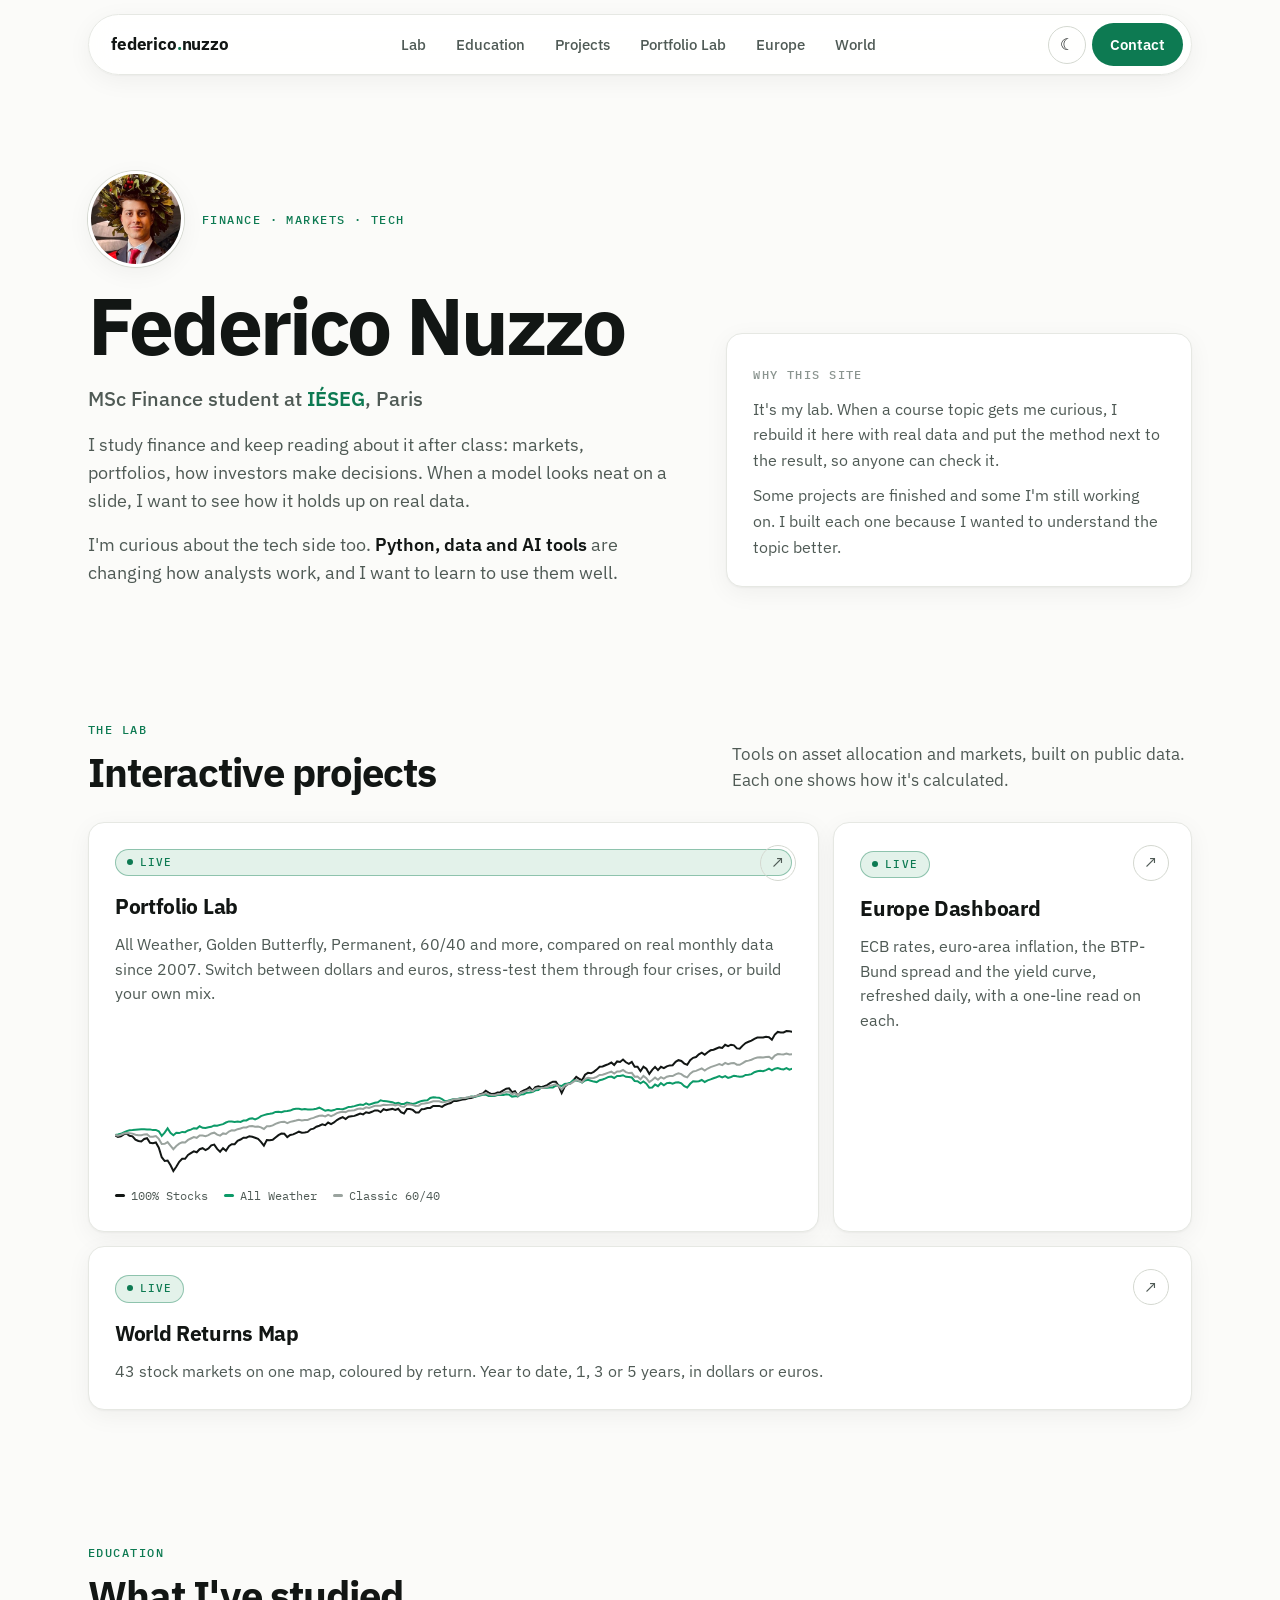
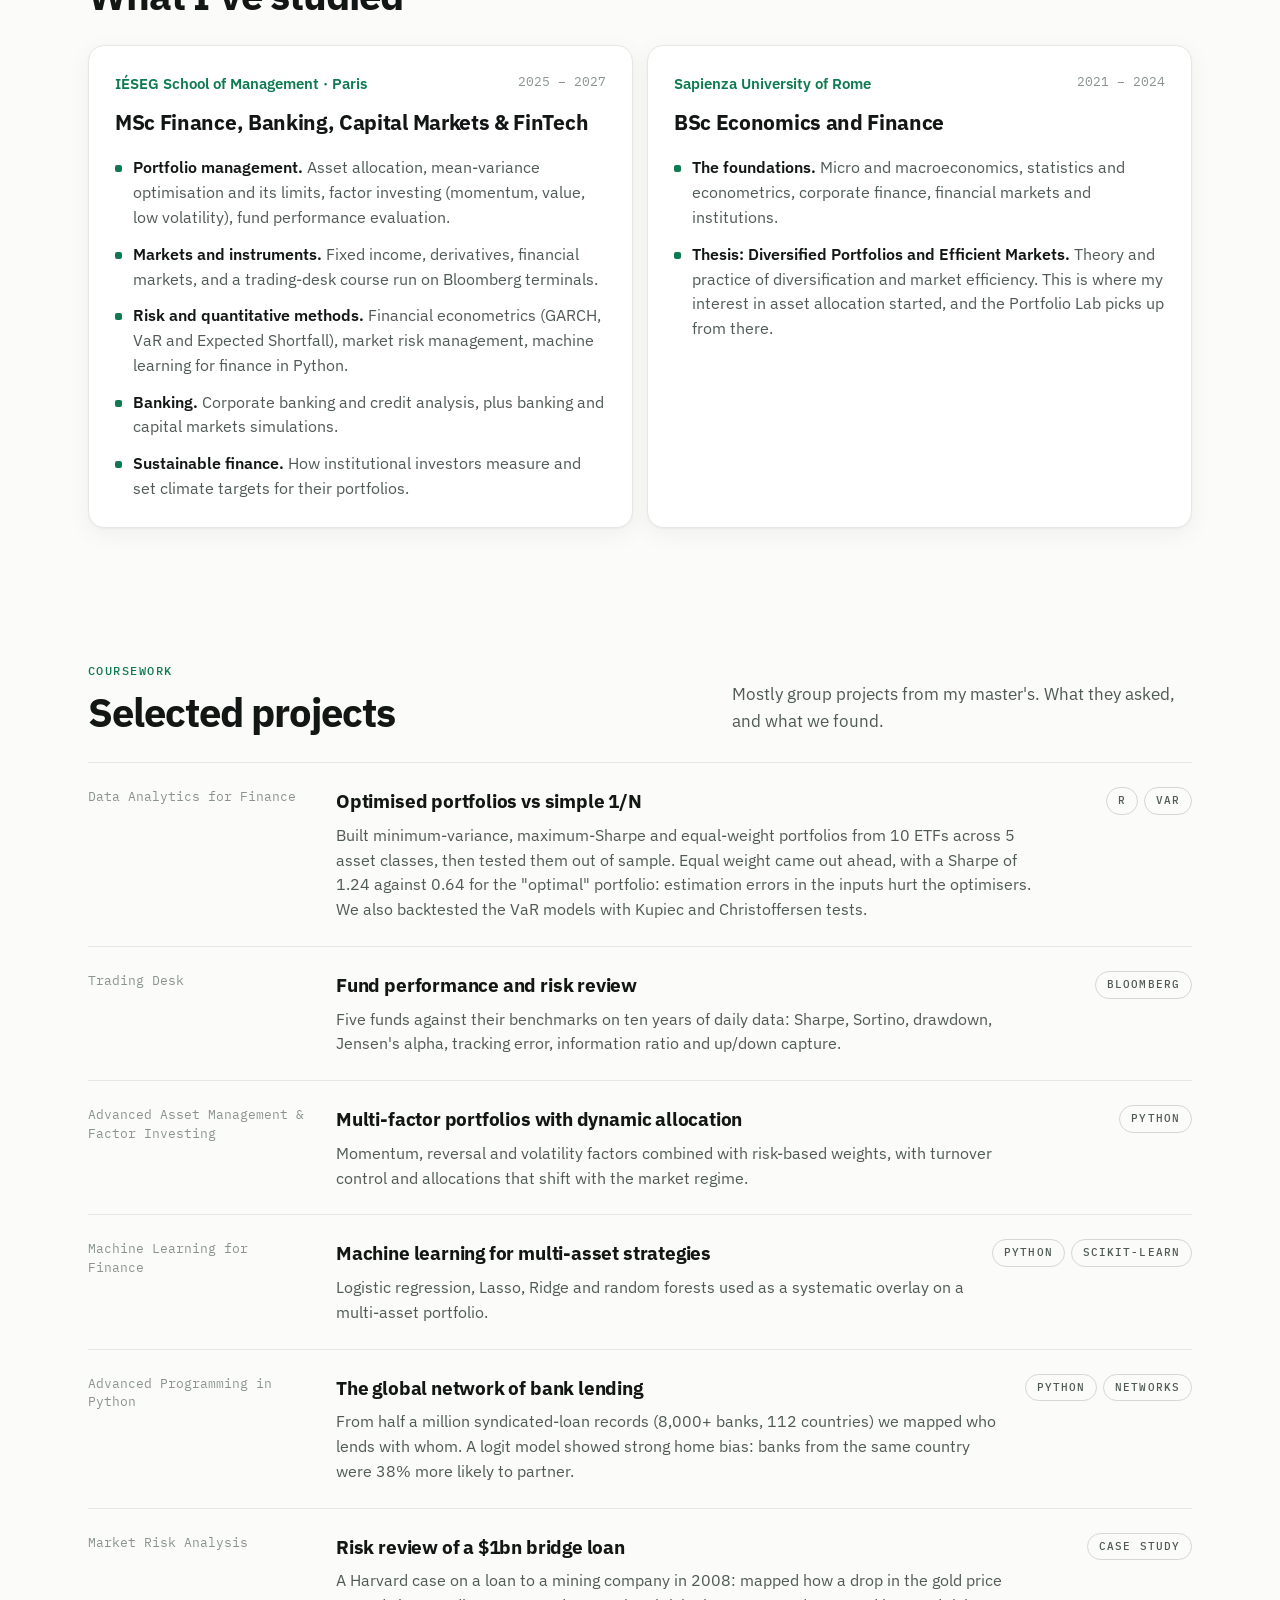
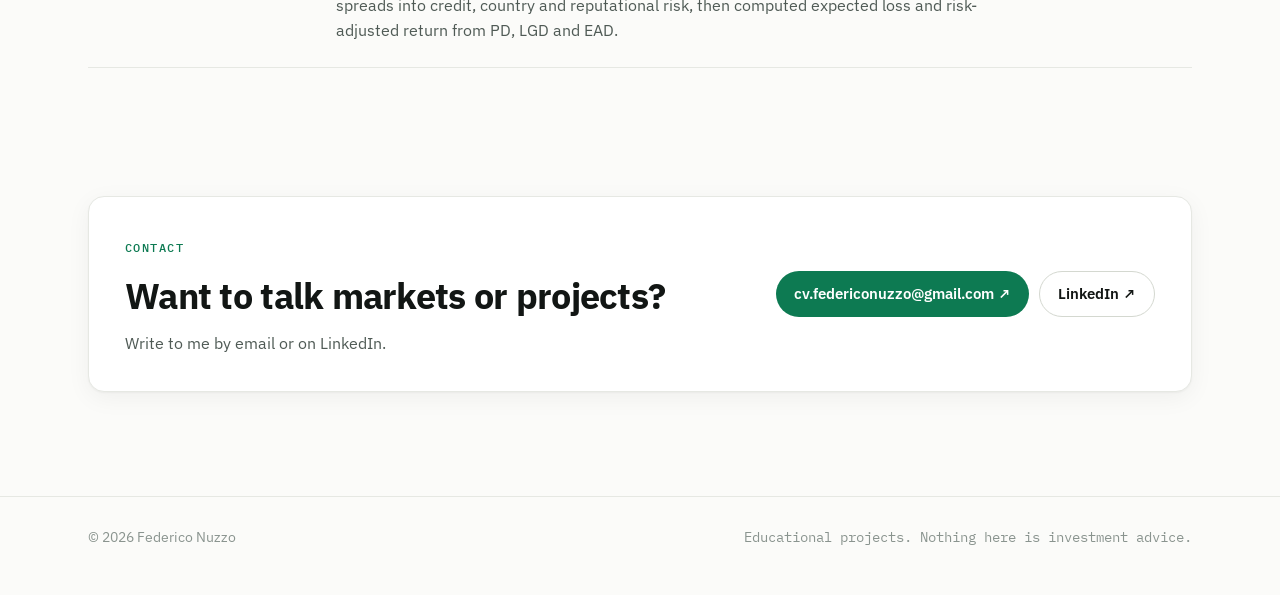
==== index.html @ 2ead8a2f "Personal site: Portfolio Lab, Europe Dashboard, World Returns Map Co-Authored-By: Claude Opus 5.5 <n" ====
<!doctype html>
<html lang="en">
<head>
<meta charset="utf-8">
<meta name="viewport" content="width=device-width,initial-scale=1">
<title>Federico Nuzzo · Finance, markets and tech</title>
<meta name="description" content="Finance student at IÉSEG. Portfolio analysis, markets, and the tools I build to test what I study.">
<script src="assets/theme.js"></script>
<link rel="preconnect" href="https://fonts.googleapis.com"><link rel="preconnect" href="https://fonts.gstatic.com" crossorigin>
<link href="https://fonts.googleapis.com/css2?family=IBM+Plex+Mono:wght@400;500;600&family=IBM+Plex+Sans:wght@400;500;600;700&display=swap" rel="stylesheet">
<link rel="stylesheet" href="assets/style.css">
</head>
<body>

<nav class="nav"><div class="nav-in">
  <a href="index.html" class="logo">federico<span>.</span>nuzzo</a>
  <div class="nav-links">
    <a href="#lab">Lab</a><a href="#education">Education</a><a href="#projects">Projects</a><a href="lab.html">Portfolio Lab</a><a href="europe.html">Europe</a><a href="world.html">World</a>
  </div>
  <div class="nav-right"><button class="theme" id="theme" aria-label="Toggle dark mode">☾</button><a class="btn" href="#contact">Contact</a></div>
</div></nav>

<header class="wrap intro">
  <div>
    <div class="me rv"><img src="assets/federico_face.jpg" alt="Federico Nuzzo"><span class="tag acc">Finance · Markets · Tech</span></div>
    <h1 class="rv" style="margin-top:18px">Federico Nuzzo</h1>
    <div class="role rv">MSc Finance student at <b>IÉSEG</b>, Paris</div>
    <p class="rv">I study finance and keep reading about it after class: markets, portfolios, how investors make decisions. When a model looks neat on a slide, I want to see how it holds up on real data.</p>
    <p class="rv">I'm curious about the tech side too. <strong>Python, data and AI tools</strong> are changing how analysts work, and I want to learn to use them well.</p>
  </div>
  <div class="why rv">
    <span class="tag">Why this site</span>
    <p>It's my lab. When a course topic gets me curious, I rebuild it here with real data and put the method next to the result, so anyone can check it.</p>
    <p>Some projects are finished and some I'm still working on. I built each one because I wanted to understand the topic better.</p>
  </div>
</header>


<section id="lab"><div class="wrap">
  <div class="sec-head rv">
    <div><span class="tag acc">The Lab</span><h2>Interactive projects</h2></div>
    <p>Tools on asset allocation and markets, built on public data. Each one shows how it's calculated.</p>
  </div>
  <div class="bento">
    <a class="card c-big rv" href="lab.html">
      <span class="pill live">Live</span>
      <div class="arrow">↗</div>
      <h3>Portfolio Lab</h3>
      <p>All Weather, Golden Butterfly, Permanent, 60/40 and more, compared on real monthly data since 2007. Switch between dollars and euros, stress-test them through four crises, or build your own mix.</p>
      <div class="spark"><svg id="spark" viewBox="0 0 600 150" preserveAspectRatio="none"></svg>
        <div class="mini-legend" id="spark-legend"></div></div>
    </a>
    <a class="card c-side rv" href="europe.html">
      <span class="pill live">Live</span>
      <div class="arrow">↗</div>
      <h3>Europe Dashboard</h3>
      <p>ECB rates, euro-area inflation, the BTP-Bund spread and the yield curve, refreshed daily, with a one-line read on each.</p>
    </a>
    <a class="card c-wide rv" href="world.html">
      <span class="pill live">Live</span>
      <div class="arrow">↗</div>
      <h3>World Returns Map</h3>
      <p>43 stock markets on one map, coloured by return. Year to date, 1, 3 or 5 years, in dollars or euros.</p>
    </a>
  </div>
</div></section>

<section id="education"><div class="wrap">
  <div class="sec-head rv">
    <div><span class="tag acc">Education</span><h2>What I've studied</h2></div>
  </div>
  <div class="edu">
    <div class="card rv">
      <div style="display:flex;justify-content:space-between;gap:12px;flex-wrap:wrap"><span class="org">IÉSEG School of Management · Paris</span><span class="when">2025 – 2027</span></div>
      <h3>MSc Finance, Banking, Capital Markets &amp; FinTech</h3>
      <ul>
        <li><b>Portfolio management.</b> Asset allocation, mean-variance optimisation and its limits, factor investing (momentum, value, low volatility), fund performance evaluation.</li>
        <li><b>Markets and instruments.</b> Fixed income, derivatives, financial markets, and a trading-desk course run on Bloomberg terminals.</li>
        <li><b>Risk and quantitative methods.</b> Financial econometrics (GARCH, VaR and Expected Shortfall), market risk management, machine learning for finance in Python.</li>
        <li><b>Banking.</b> Corporate banking and credit analysis, plus banking and capital markets simulations.</li>
        <li><b>Sustainable finance.</b> How institutional investors measure and set climate targets for their portfolios.</li>
      </ul>
    </div>
    <div class="card rv">
      <div style="display:flex;justify-content:space-between;gap:12px;flex-wrap:wrap"><span class="org">Sapienza University of Rome</span><span class="when">2021 – 2024</span></div>
      <h3>BSc Economics and Finance</h3>
      <ul>
        <li><b>The foundations.</b> Micro and macroeconomics, statistics and econometrics, corporate finance, financial markets and institutions.</li>
        <li><b>Thesis: Diversified Portfolios and Efficient Markets.</b> Theory and practice of diversification and market efficiency. This is where my interest in asset allocation started, and the Portfolio Lab picks up from there.</li>
      </ul>
    </div>
  </div>
</div></section>

<section id="projects"><div class="wrap">
  <div class="sec-head rv">
    <div><span class="tag acc">Coursework</span><h2>Selected projects</h2></div>
    <p>Mostly group projects from my master's. What they asked, and what we found.</p>
  </div>
  <div class="proj">
    <div class="proj-row rv"><div class="course">Data Analytics for Finance</div><div>
      <h4>Optimised portfolios vs simple 1/N</h4>
      <p>Built minimum-variance, maximum-Sharpe and equal-weight portfolios from 10 ETFs across 5 asset classes, then tested them out of sample. Equal weight came out ahead, with a Sharpe of 1.24 against 0.64 for the "optimal" portfolio: estimation errors in the inputs hurt the optimisers. We also backtested the VaR models with Kupiec and Christoffersen tests.</p></div>
      <div class="tools"><span class="pill">R</span><span class="pill">VaR</span></div></div>
    <div class="proj-row rv"><div class="course">Trading Desk</div><div>
      <h4>Fund performance and risk review</h4>
      <p>Five funds against their benchmarks on ten years of daily data: Sharpe, Sortino, drawdown, Jensen's alpha, tracking error, information ratio and up/down capture.</p></div>
      <div class="tools"><span class="pill">Bloomberg</span></div></div>
    <div class="proj-row rv"><div class="course">Advanced Asset Management &amp; Factor Investing</div><div>
      <h4>Multi-factor portfolios with dynamic allocation</h4>
      <p>Momentum, reversal and volatility factors combined with risk-based weights, with turnover control and allocations that shift with the market regime.</p></div>
      <div class="tools"><span class="pill">Python</span></div></div>
    <div class="proj-row rv"><div class="course">Machine Learning for Finance</div><div>
      <h4>Machine learning for multi-asset strategies</h4>
      <p>Logistic regression, Lasso, Ridge and random forests used as a systematic overlay on a multi-asset portfolio.</p></div>
      <div class="tools"><span class="pill">Python</span><span class="pill">scikit-learn</span></div></div>
    <div class="proj-row rv"><div class="course">Advanced Programming in Python</div><div>
      <h4>The global network of bank lending</h4>
      <p>From half a million syndicated-loan records (8,000+ banks, 112 countries) we mapped who lends with whom. A logit model showed strong home bias: banks from the same country were 38% more likely to partner.</p></div>
      <div class="tools"><span class="pill">Python</span><span class="pill">Networks</span></div></div>
    <div class="proj-row rv"><div class="course">Market Risk Analysis</div><div>
      <h4>Risk review of a $1bn bridge loan</h4>
      <p>A Harvard case on a loan to a mining company in 2008: mapped how a drop in the gold price spreads into credit, country and reputational risk, then computed expected loss and risk-adjusted return from PD, LGD and EAD.</p></div>
      <div class="tools"><span class="pill">Case study</span></div></div>
  </div>
</div></section>

<section id="contact"><div class="wrap">
  <div class="card contact rv" style="padding:36px">
    <div><span class="tag acc">Contact</span><h2 style="margin-top:8px">Want to talk markets or projects?</h2>
      <p>Write to me by email or on LinkedIn.</p></div>
    <div style="display:flex;gap:10px;flex-wrap:wrap"><a class="btn" href="mailto:cv.federiconuzzo@gmail.com">cv.federiconuzzo@gmail.com ↗</a><a class="btn ghost" id="linkedin" href="https://www.linkedin.com/in/f-nuzzo/" target="_blank" rel="noopener">LinkedIn ↗</a></div>
  </div>
</div></section>

<footer><div class="wrap">
  <span>© 2026 Federico Nuzzo</span>
  <span class="mono">Educational projects. Nothing here is investment advice.</span>
</div></footer>

<script src="assets/engine.js"></script>
<script>
const io=new IntersectionObserver(es=>es.forEach(e=>{if(e.isIntersecting){e.target.classList.add('in');io.unobserve(e.target)}}),{threshold:.12});
document.querySelectorAll('.rv').forEach(el=>io.observe(el));

fetch('data/portfolio_returns.json').then(r=>r.json()).then(D=>{
  const P=k=>Engine.PORTFOLIOS.find(p=>p.id===k), pf=k=>Engine.run(D,P(k).w,'usd');
  const series=['stocks','allweather','6040'].map(k=>({c:P(k).color,v:pf(k).value,name:P(k).name}));
  const all=series.flatMap(x=>x.v).map(Math.log), lo=Math.min(...all), hi=Math.max(...all), n=series[0].v.length;
  document.getElementById('spark').innerHTML=series.map(s=>`<path d="${s.v.map((v,i)=>(i?'L':'M')+(i/(n-1)*600).toFixed(1)+','+(145-(Math.log(v)-lo)/(hi-lo)*140).toFixed(1)).join('')}" fill="none" style="stroke:${s.c}" stroke-width="2" vector-effect="non-scaling-stroke"/>`).join('');
  document.getElementById('spark-legend').innerHTML=series.map(s=>`<span><i style="background:${s.c}"></i>${s.name}</span>`).join('');
});
</script>
</body>
</html>
---- assets/style.css ----
/* Federico Nuzzo — personal site. Light by default, dark on toggle, one green accent. */
:root{
  --bg:#fbfbf9; --bg2:#f3f4f1; --card:#ffffff; --line:#e6e8e3; --line2:#d4d8d0;
  --text:#121614; --muted:#4f5a55; --dim:#8a948f;
  --accent:#0d7a52; --accent-soft:#e3f2ea; --on-accent:#ffffff;
  --pos:#0d7a52; --neg:#c8403a;
  --pos-rgb:13,122,82; --neg-rgb:200,64,58;
  /* portfolio colours */
  --p-stocks:#121614; --p-6040:#9aa39e; --p-threefund:#3b6fd8; --p-allweather:#0d9a68;
  --p-permanent:#c98a12; --p-butterfly:#8b4fd6; --p-mix:#d9483f;
  --shadow:0 1px 2px rgba(16,24,20,.04),0 6px 24px rgba(16,24,20,.05);
  --radius:16px;
  --sans:"IBM Plex Sans",system-ui,-apple-system,sans-serif;
  --mono:"IBM Plex Mono",ui-monospace,Menlo,monospace;
}
[data-theme=dark]{
  --bg:#0b0d0c; --bg2:#111412; --card:#141816; --line:#222824; --line2:#2f3632;
  --text:#eef1ee; --muted:#a3ada7; --dim:#6b756f;
  --accent:#3fcf8e; --accent-soft:rgba(63,207,142,.12); --on-accent:#06130c;
  --pos:#3fcf8e; --neg:#f07167; --pos-rgb:63,207,142; --neg-rgb:240,113,103;
  --p-stocks:#eef1ee; --p-6040:#6b756f; --p-threefund:#7aa2ff; --p-allweather:#3fcf8e;
  --p-permanent:#e6b450; --p-butterfly:#c58af9; --p-mix:#f07167;
  --shadow:none;
}
*{box-sizing:border-box;margin:0;padding:0}
html{scroll-behavior:smooth}
body{background:var(--bg);color:var(--text);font-family:var(--sans);font-size:16.5px;line-height:1.6;-webkit-font-smoothing:antialiased;transition:background .3s,color .3s}
a{color:inherit;text-decoration:none}
.num,.mono{font-family:var(--mono);font-variant-numeric:tabular-nums}
.wrap{max-width:1160px;margin:0 auto;padding-left:28px;padding-right:28px}

/* nav */
.nav{position:sticky;top:14px;z-index:50;margin:14px auto 0;max-width:1160px;padding:0 28px}
.nav-in{display:flex;align-items:center;justify-content:space-between;gap:16px;
  background:color-mix(in srgb,var(--card) 85%,transparent);backdrop-filter:blur(14px);-webkit-backdrop-filter:blur(14px);
  border:1px solid var(--line);border-radius:999px;padding:8px 8px 8px 22px;box-shadow:var(--shadow)}
.logo{font-weight:700;letter-spacing:-.01em}
.logo span{color:var(--accent)}
.nav-links{display:flex;gap:2px}
.nav-links a{font-size:14.5px;font-weight:500;color:var(--muted);padding:8px 14px;border-radius:999px;transition:.2s}
.nav-links a:hover,.nav-links a.on{color:var(--text);background:var(--bg2)}
.nav-right{display:flex;gap:6px;align-items:center}
.theme{width:38px;height:38px;border-radius:50%;border:1px solid var(--line2);background:none;color:var(--text);cursor:pointer;font-size:16px;display:grid;place-items:center}
.theme:hover{background:var(--bg2)}
.btn{display:inline-flex;align-items:center;gap:8px;font-size:14.5px;font-weight:600;
  background:var(--accent);color:var(--on-accent);padding:10px 18px;border-radius:999px;transition:.2s}
.btn:hover{filter:brightness(1.08)}
.btn.ghost{background:transparent;color:var(--text);border:1px solid var(--line2)}
.btn.ghost:hover{background:var(--bg2)}

/* labels */
.tag{font-family:var(--mono);font-size:12px;font-weight:500;letter-spacing:.12em;text-transform:uppercase;color:var(--dim)}
.tag.acc{color:var(--accent)}
.pill{display:inline-block;font-family:var(--mono);font-size:11px;font-weight:500;letter-spacing:.1em;text-transform:uppercase;
  color:var(--muted);border:1px solid var(--line2);border-radius:999px;padding:4px 11px}
.pill.live{color:var(--accent);border-color:color-mix(in srgb,var(--accent) 40%,transparent);background:var(--accent-soft)}
.pill.live::before{content:"";display:inline-block;width:6px;height:6px;border-radius:50%;background:var(--accent);margin-right:7px;vertical-align:1px;animation:pulse 2s infinite}
@keyframes pulse{50%{opacity:.3}}

/* intro */
.intro{padding-top:96px;padding-bottom:64px;display:grid;grid-template-columns:1.25fr 1fr;gap:56px;align-items:end}
.intro h1{font-size:clamp(44px,6.5vw,80px);line-height:1;letter-spacing:-.035em;font-weight:700}
.intro .role{font-size:20px;font-weight:500;margin-top:18px;color:var(--muted)}
.intro .role b{color:var(--accent);font-weight:600}
.intro p{font-size:17.5px;color:var(--muted);margin-top:16px}
.intro p strong{color:var(--text);font-weight:600}
.why{background:var(--card);border:1px solid var(--line);border-radius:var(--radius);padding:26px;box-shadow:var(--shadow)}
.why p{margin-top:10px;font-size:16px}
.ticker{display:grid;grid-template-columns:repeat(4,1fr);gap:20px;padding:22px 0;border-top:1px solid var(--line);border-bottom:1px solid var(--line)}
.ticker div{display:flex;flex-direction:column;gap:4px}
.ticker b{font-family:var(--mono);font-size:22px;font-weight:600;font-variant-numeric:tabular-nums}

/* sections */
section{padding:64px 0}
.sec-head{display:flex;justify-content:space-between;align-items:end;gap:20px;margin-bottom:28px;flex-wrap:wrap}
.sec-head h2{font-size:clamp(28px,3.4vw,40px);letter-spacing:-.025em;font-weight:700;line-height:1.1;margin-top:8px}
.sec-head p{color:var(--muted);max-width:460px}

/* bento */
.bento{display:grid;grid-template-columns:repeat(6,1fr);gap:14px}
.card{background:var(--card);border:1px solid var(--line);border-radius:var(--radius);padding:26px;position:relative;overflow:hidden;box-shadow:var(--shadow);transition:border-color .25s,transform .25s}
a.card:hover{border-color:var(--accent);transform:translateY(-2px)}
.card h3{font-size:21px;letter-spacing:-.015em;font-weight:700;margin:14px 0 8px}
.card p{color:var(--muted);font-size:15.5px}
.card .arrow{position:absolute;top:22px;right:22px;width:36px;height:36px;border-radius:50%;border:1px solid var(--line2);display:grid;place-items:center;color:var(--muted);transition:.25s}
a.card:hover .arrow{color:var(--on-accent);background:var(--accent);border-color:var(--accent)}
.c-big{grid-column:span 4;min-height:360px;display:flex;flex-direction:column}
.c-side{grid-column:span 2}
.c-half{grid-column:span 3}
.c-third{grid-column:span 2}
.spark{margin-top:auto;padding-top:20px}
.spark svg{width:100%;height:150px;display:block}
.mini-legend{display:flex;gap:16px;flex-wrap:wrap;margin-top:10px}
.mini-legend span{font-family:var(--mono);font-size:12px;color:var(--muted)}
.mini-legend i{display:inline-block;width:10px;height:3px;margin-right:6px;vertical-align:3px;border-radius:2px}

/* education */
.edu{display:grid;grid-template-columns:1fr 1fr;gap:14px}
.edu .card h3{margin-top:10px}
.edu .org{color:var(--accent);font-weight:600;font-size:15px}
.edu .when{font-family:var(--mono);font-size:13px;color:var(--dim)}
.edu ul{list-style:none;margin-top:16px;display:flex;flex-direction:column;gap:12px}
.edu li{font-size:15.5px;color:var(--muted);padding-left:18px;position:relative}
.edu li::before{content:"";position:absolute;left:0;top:10px;width:7px;height:7px;border-radius:2px;background:var(--accent)}
.edu li b{color:var(--text);font-weight:600}

/* projects list */
.proj{border-top:1px solid var(--line)}
.proj-row{display:grid;grid-template-columns:220px 1fr auto;gap:28px;padding:24px 0;border-bottom:1px solid var(--line);align-items:start}
.proj-row .course{font-family:var(--mono);font-size:12.5px;color:var(--dim);line-height:1.5}
.proj-row h4{font-size:18.5px;font-weight:700;letter-spacing:-.01em}
.proj-row p{color:var(--muted);font-size:15.5px;margin-top:6px;max-width:700px}
.proj-row .tools{display:flex;gap:6px;flex-wrap:wrap;justify-content:flex-end;max-width:200px}

.contact{display:flex;justify-content:space-between;align-items:center;gap:24px;flex-wrap:wrap}
.contact h2{font-size:clamp(26px,3vw,36px);letter-spacing:-.02em;font-weight:700}
.contact p{color:var(--muted);margin-top:6px}

footer{border-top:1px solid var(--line);margin-top:40px;padding:30px 0 46px;color:var(--dim);font-size:13.5px}
footer .wrap{display:flex;justify-content:space-between;gap:20px;flex-wrap:wrap}

/* reveal */
.rv{opacity:0;transform:translateY(14px);transition:opacity .7s ease,transform .7s ease}
.rv.in{opacity:1;transform:none}
@media (prefers-reduced-motion:reduce){.rv{opacity:1;transform:none;transition:none}*{animation:none!important}}

@media (max-width:900px){
  .intro{grid-template-columns:1fr;gap:28px;padding-top:64px}
  .c-big,.c-side,.c-half,.c-third{grid-column:span 6}
  .edu{grid-template-columns:1fr}
  .ticker{grid-template-columns:1fr 1fr}
  .nav-links{display:none}
  .proj-row{grid-template-columns:1fr;gap:6px}.proj-row .tools{justify-content:flex-start;max-width:none}
}

/* ---- shared data-page components ---- */
.page-hero{padding-top:80px;padding-bottom:30px}
.page-hero h1{font-size:clamp(36px,5vw,60px);letter-spacing:-.035em;line-height:1.03;font-weight:700;margin-top:14px}
.page-hero p{color:var(--muted);max-width:700px;margin-top:16px;font-size:17px}
.panel{background:var(--card);box-shadow:var(--shadow);border:1px solid var(--line);border-radius:var(--radius);padding:22px}
.panel h3{font-size:18px;font-weight:700;letter-spacing:-.01em}
.panel .sub{color:var(--muted);font-size:14px;margin-top:2px}
.chart{position:relative;margin-top:16px}
.chart svg{width:100%;display:block;overflow:visible}
.chart text{font-family:var(--mono);font-size:10.5px;fill:var(--dim)}
.tip{position:absolute;pointer-events:none;background:var(--card);box-shadow:var(--shadow);border:1px solid var(--line2);border-radius:10px;padding:10px 12px;font:12px var(--mono);min-width:180px;opacity:0;transition:opacity .15s;z-index:5}
.tip div{display:flex;justify-content:space-between;gap:14px}.tip b{font-weight:600}
.legend{display:flex;gap:16px;flex-wrap:wrap;margin-top:12px}
.legend span{font-family:var(--mono);font-size:12px;color:var(--muted)}
.legend i{display:inline-block;width:12px;height:3px;border-radius:2px;margin-right:6px;vertical-align:3px}
.dtable{width:100%;border-collapse:collapse;font-size:14.5px}
.dtable th{font:500 11px var(--mono);letter-spacing:.1em;text-transform:uppercase;color:var(--dim);text-align:right;padding:10px;border-bottom:1px solid var(--line2)}
.dtable td{padding:12px 10px;border-bottom:1px solid var(--line);text-align:right;font-family:var(--mono);font-variant-numeric:tabular-nums}
.dtable th:first-child,.dtable td:first-child{text-align:left;font-family:var(--sans);font-weight:600}
.kpis{display:grid;grid-template-columns:repeat(3,1fr);gap:14px}
.kpi{background:var(--card);border:1px solid var(--line);border-radius:var(--radius);padding:20px;box-shadow:var(--shadow);display:flex;flex-direction:column;gap:6px}
.kpi .val{font-family:var(--mono);font-size:30px;font-weight:600;letter-spacing:-.02em;font-variant-numeric:tabular-nums;line-height:1.1}
.kpi .chg{font-family:var(--mono);font-size:12.5px}
.kpi .read{color:var(--muted);font-size:14.5px;margin-top:4px}
.kpi .spk{margin-top:auto;padding-top:10px}
.g2{display:grid;grid-template-columns:1fr 1fr;gap:14px}
.seg{display:inline-flex;border:1px solid var(--line2);border-radius:999px;padding:3px}
.seg button{background:none;border:0;color:var(--muted);font:500 13px var(--mono);padding:6px 13px;border-radius:999px;cursor:pointer}
.seg button.on{background:var(--text);color:var(--bg)}
@media(max-width:900px){.kpis,.g2{grid-template-columns:1fr}}

.me{display:flex;align-items:center;gap:18px}
.me img{width:96px;height:96px;border-radius:50%;object-fit:cover;object-position:center;border:3px solid var(--card);box-shadow:0 0 0 1px var(--line2),var(--shadow)}
.c-wide{grid-column:span 6}
@media (max-width:900px){.c-wide{grid-column:span 6}}
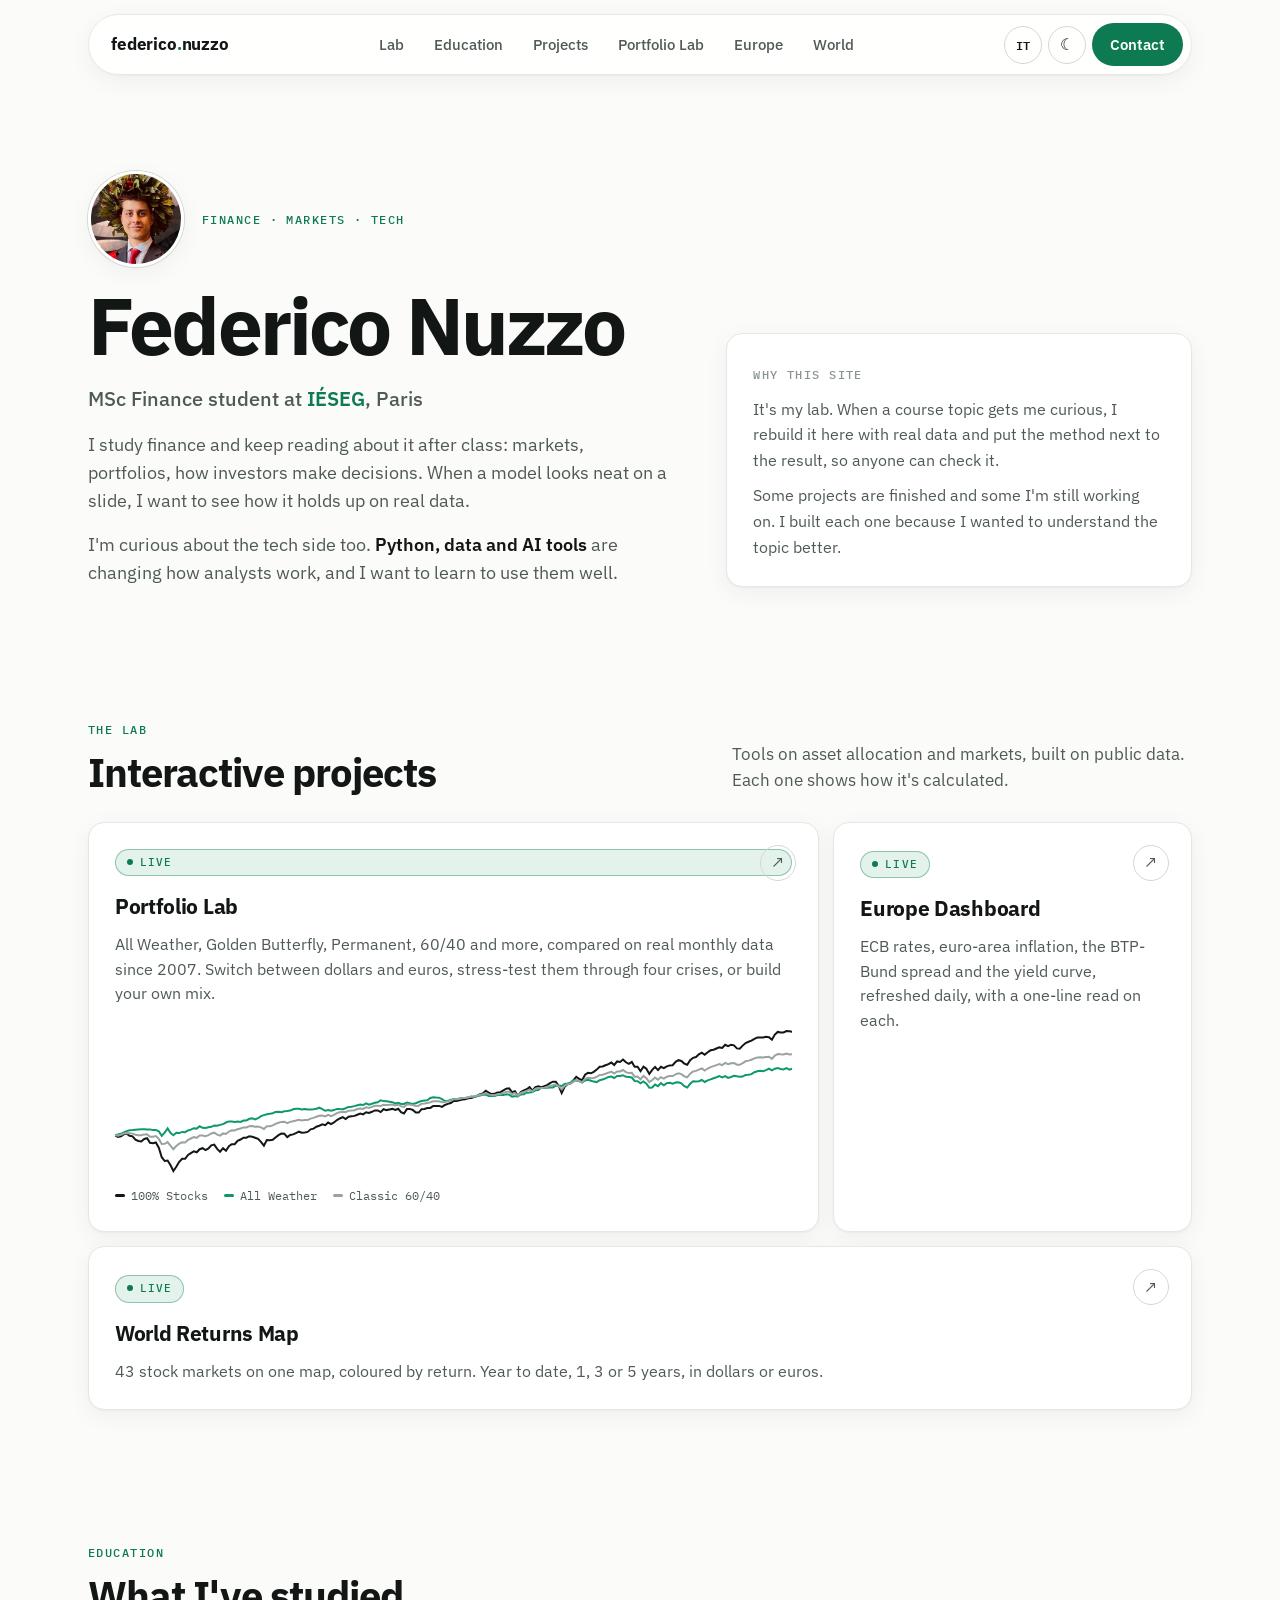
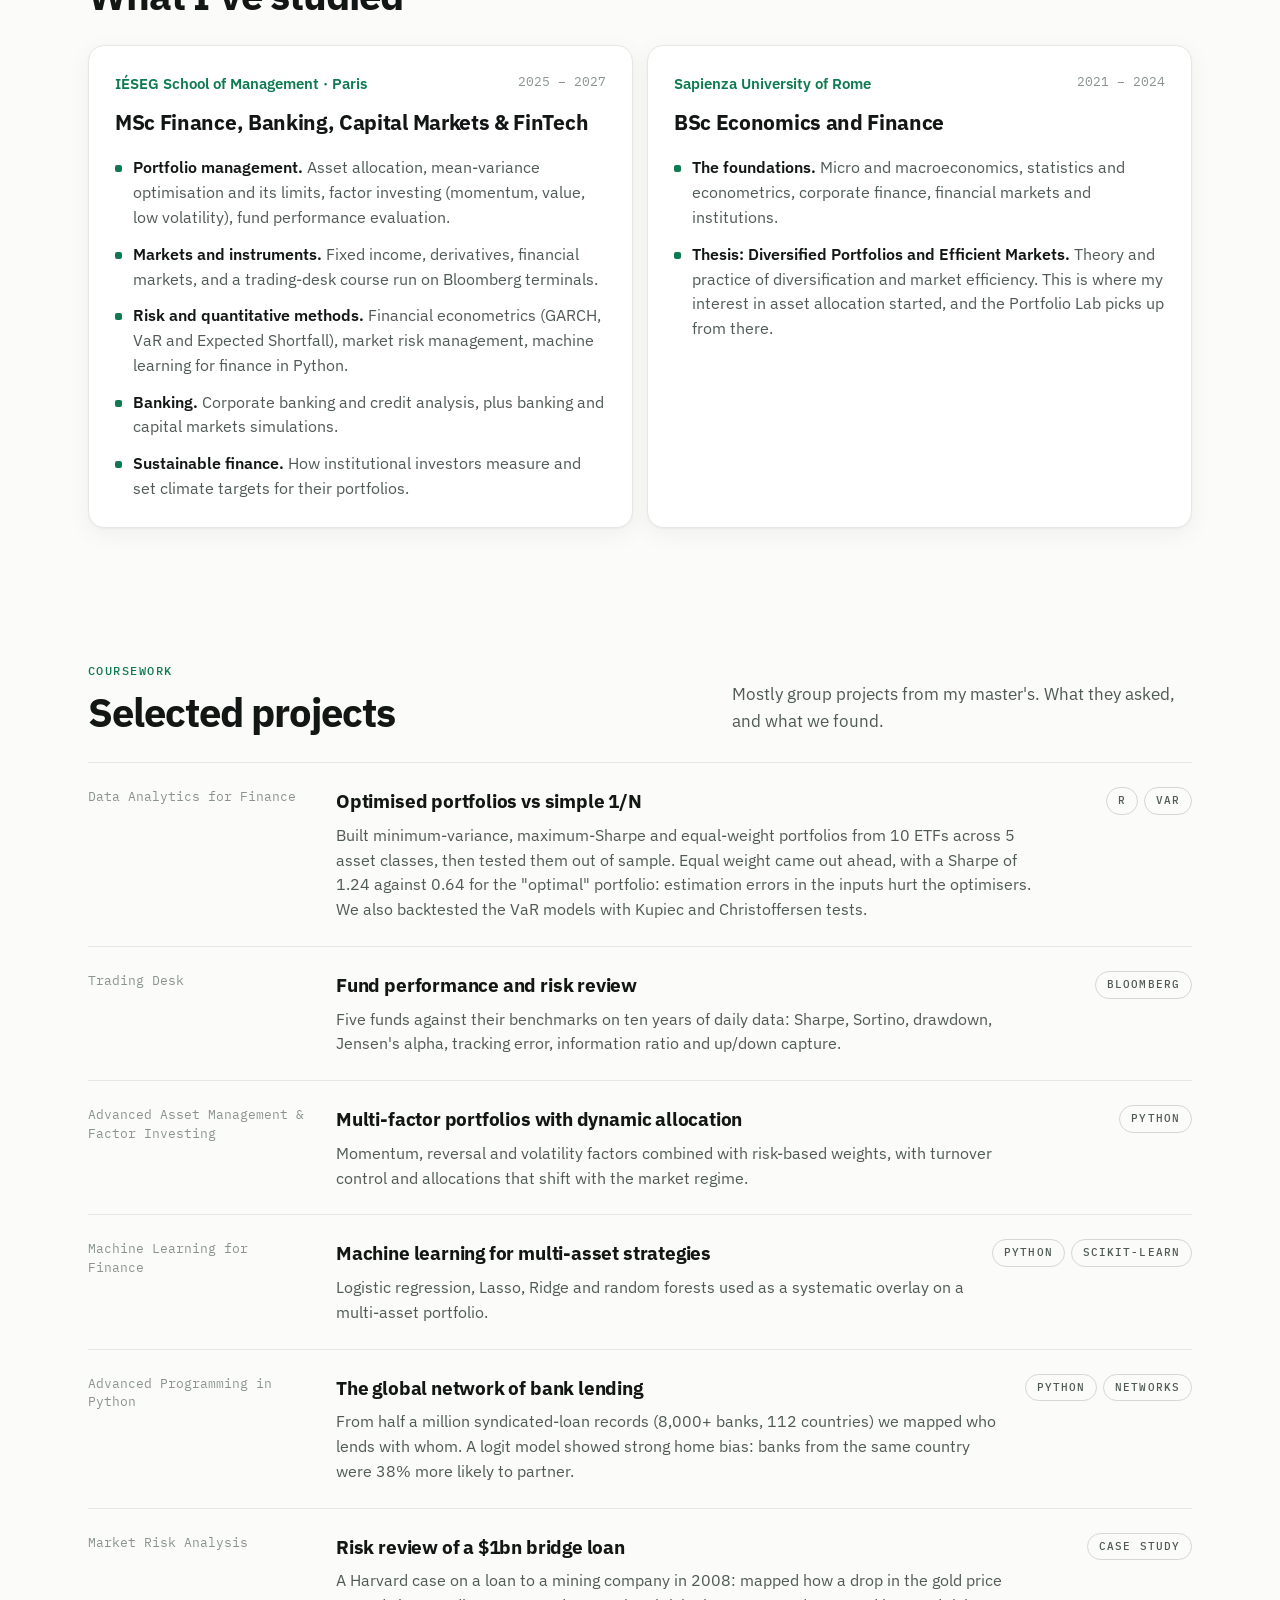
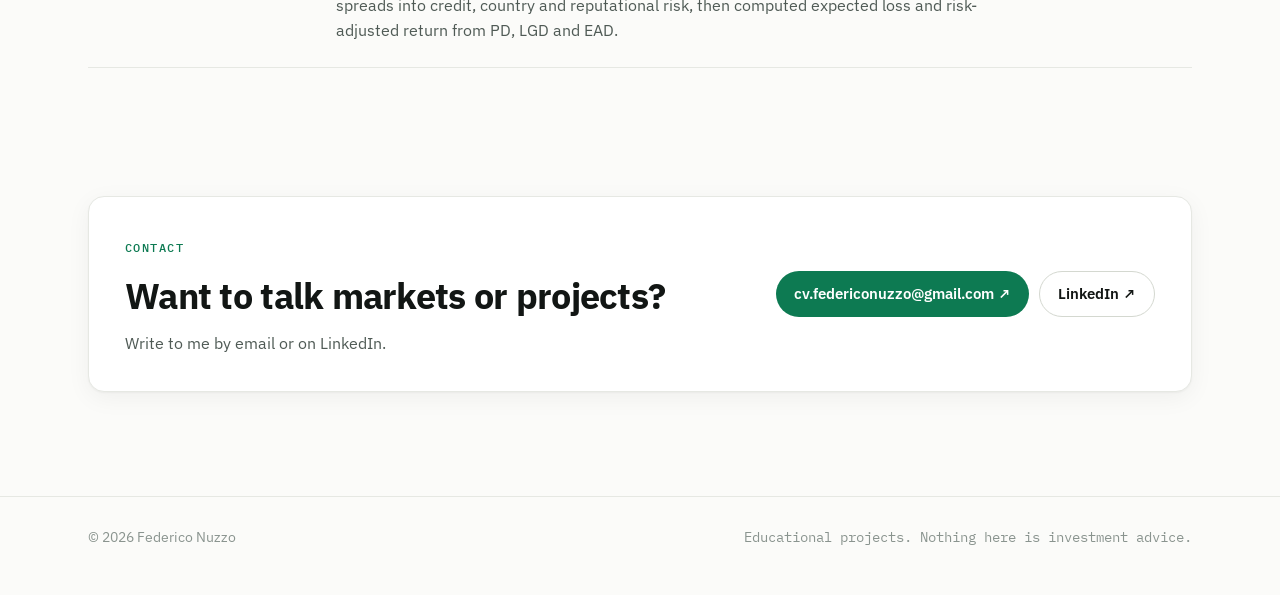
==== commit afb929ed: "Add IT/EN language switch Co-Authored-By: Claude Opus 5.5 <noreply@anthropic.com>" ====
--- a/index.html
+++ b/index.html
@@ -6,6 +6,7 @@
 <title>Federico Nuzzo · Finance, markets and tech</title>
 <meta name="description" content="Finance student at IÉSEG. Portfolio analysis, markets, and the tools I build to test what I study.">
 <script src="assets/theme.js"></script>
+<script src="assets/i18n.js"></script>
 <link rel="preconnect" href="https://fonts.googleapis.com"><link rel="preconnect" href="https://fonts.gstatic.com" crossorigin>
 <link href="https://fonts.googleapis.com/css2?family=IBM+Plex+Mono:wght@400;500;600&family=IBM+Plex+Sans:wght@400;500;600;700&display=swap" rel="stylesheet">
 <link rel="stylesheet" href="assets/style.css">
--- a/assets/style.css
+++ b/assets/style.css
@@ -168,3 +168,4 @@
 .me img{width:96px;height:96px;border-radius:50%;object-fit:cover;object-position:center;border:3px solid var(--card);box-shadow:0 0 0 1px var(--line2),var(--shadow)}
 .c-wide{grid-column:span 6}
 @media (max-width:900px){.c-wide{grid-column:span 6}}
+.theme.lang{font:600 12px var(--mono);letter-spacing:.04em}
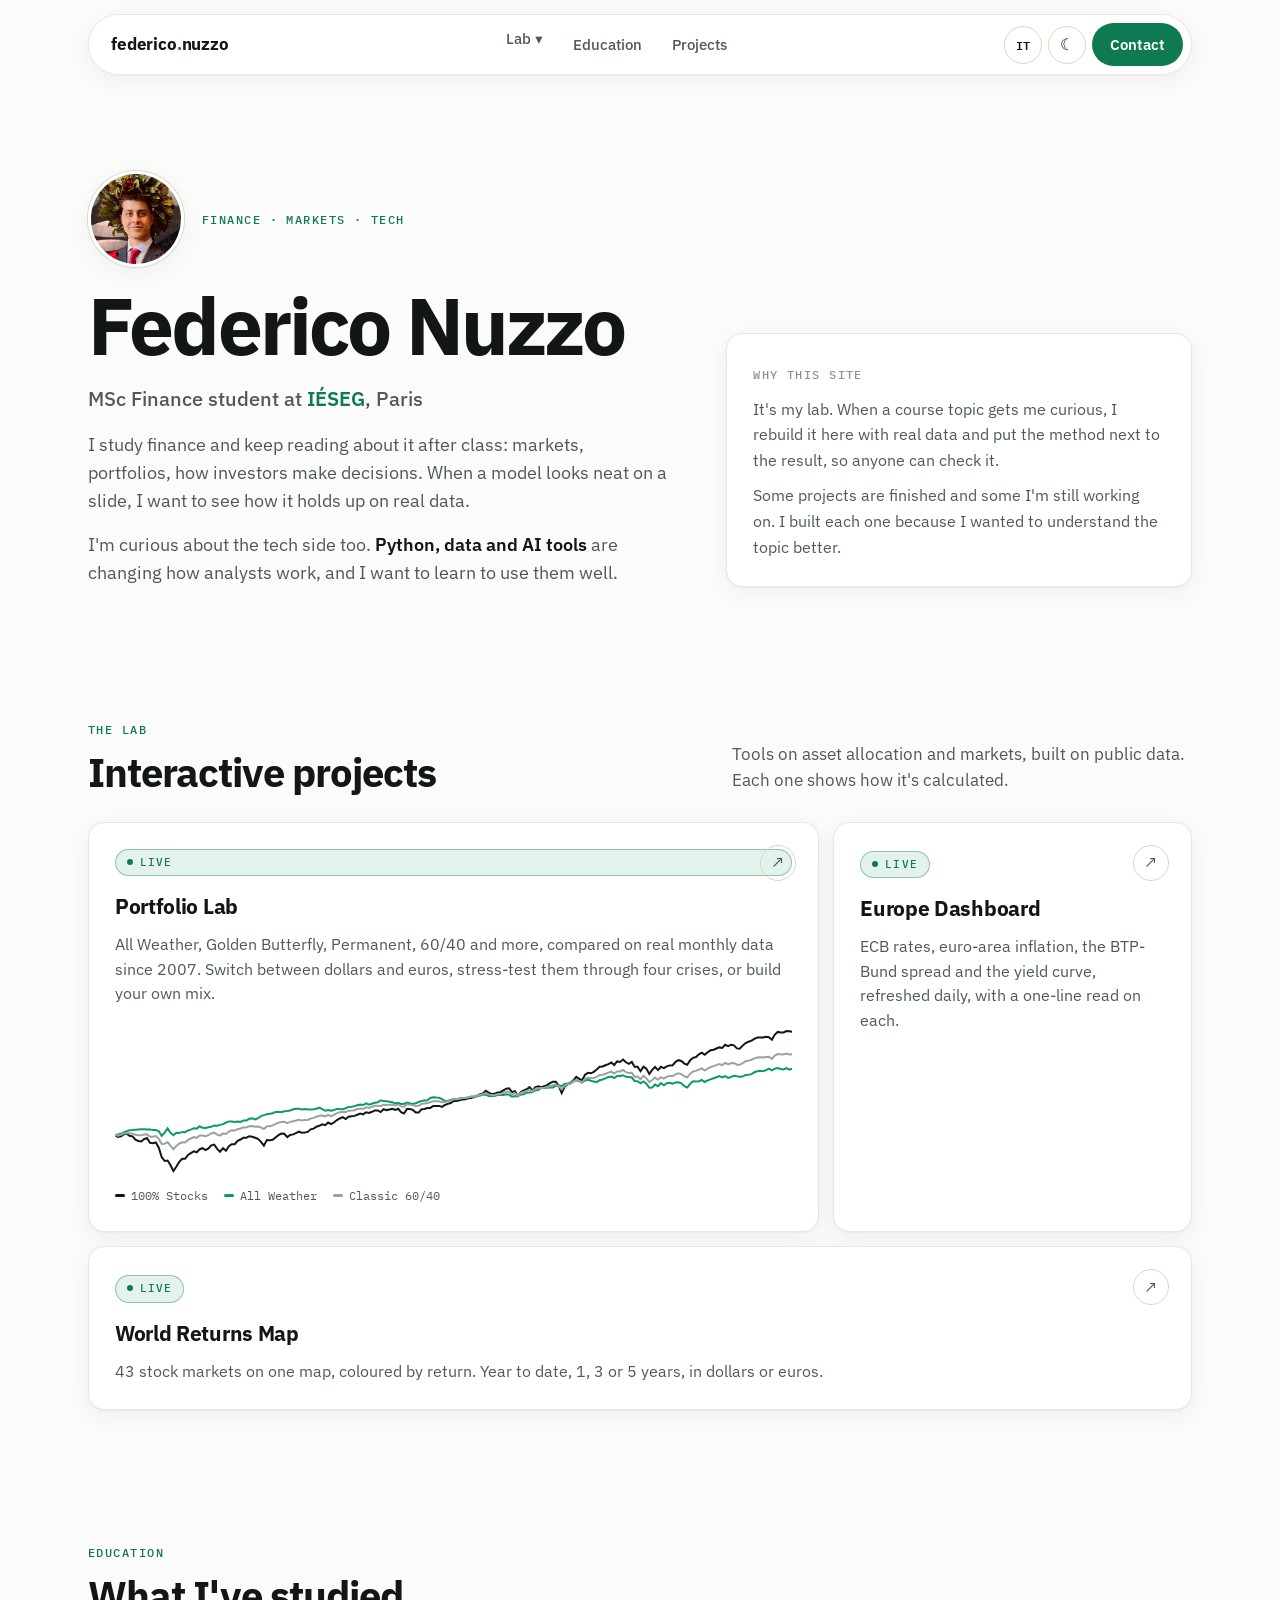
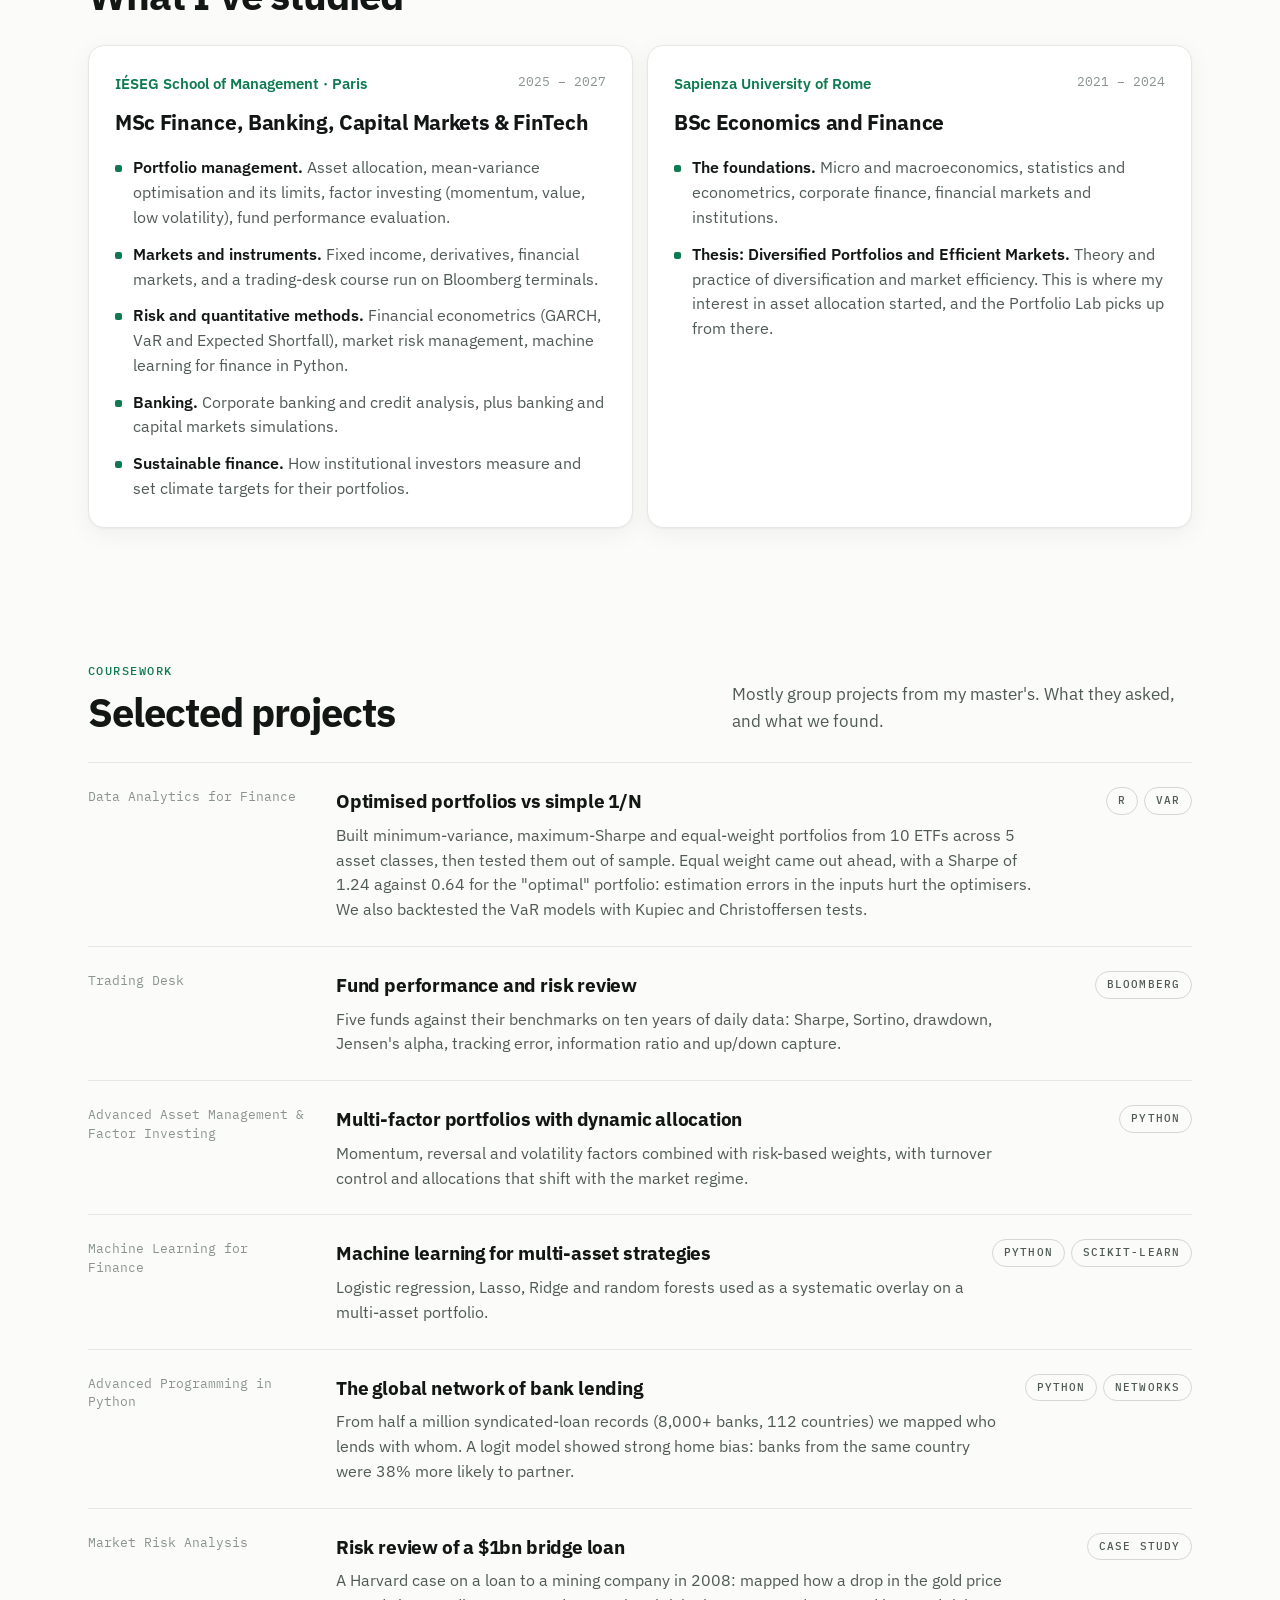
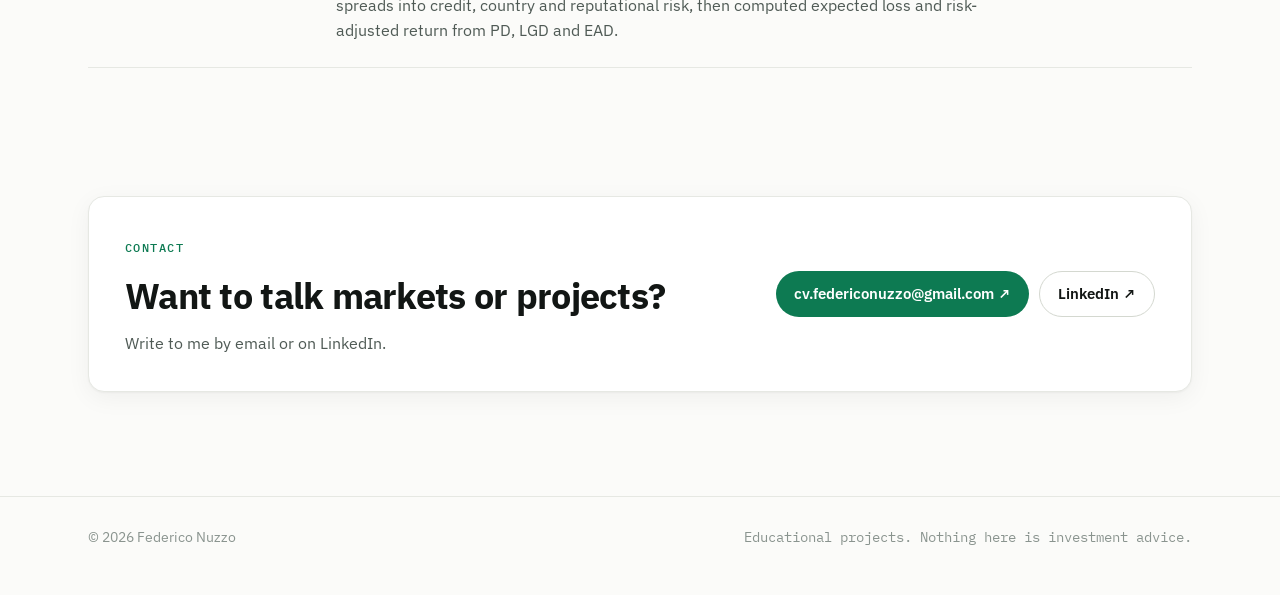
==== commit 456d6198: "Top bar: Lab dropdown with interactive projects, Education, Projects Co-Authored-By: Claude Opus 5.5" ====
--- a/index.html
+++ b/index.html
@@ -16,7 +16,8 @@
 <nav class="nav"><div class="nav-in">
   <a href="index.html" class="logo">federico<span>.</span>nuzzo</a>
   <div class="nav-links">
-    <a href="#lab">Lab</a><a href="#education">Education</a><a href="#projects">Projects</a><a href="lab.html">Portfolio Lab</a><a href="europe.html">Europe</a><a href="world.html">World</a>
+    <div class="dd"><a href="#lab" class="">Lab ▾</a><div class="dd-menu"><a href="lab.html">Portfolio Lab</a><a href="europe.html">Europe Dashboard</a><a href="world.html">World Returns Map</a></div></div>
+    <a href="#education">Education</a><a href="#projects">Projects</a>
   </div>
   <div class="nav-right"><button class="theme" id="theme" aria-label="Toggle dark mode">☾</button><a class="btn" href="#contact">Contact</a></div>
 </div></nav>
--- a/assets/style.css
+++ b/assets/style.css
@@ -169,3 +169,9 @@
 .c-wide{grid-column:span 6}
 @media (max-width:900px){.c-wide{grid-column:span 6}}
 .theme.lang{font:600 12px var(--mono);letter-spacing:.04em}
+
+.dd{position:relative}
+.dd::after{content:"";position:absolute;left:0;right:0;top:100%;height:12px}
+.dd-menu{position:absolute;top:calc(100% + 10px);left:0;display:none;flex-direction:column;min-width:220px;padding:6px;background:var(--card);border:1px solid var(--line);border-radius:14px;box-shadow:0 8px 30px rgba(0,0,0,.12)}
+.dd:hover .dd-menu,.dd:focus-within .dd-menu{display:flex}
+.dd-menu a{display:block;white-space:nowrap}
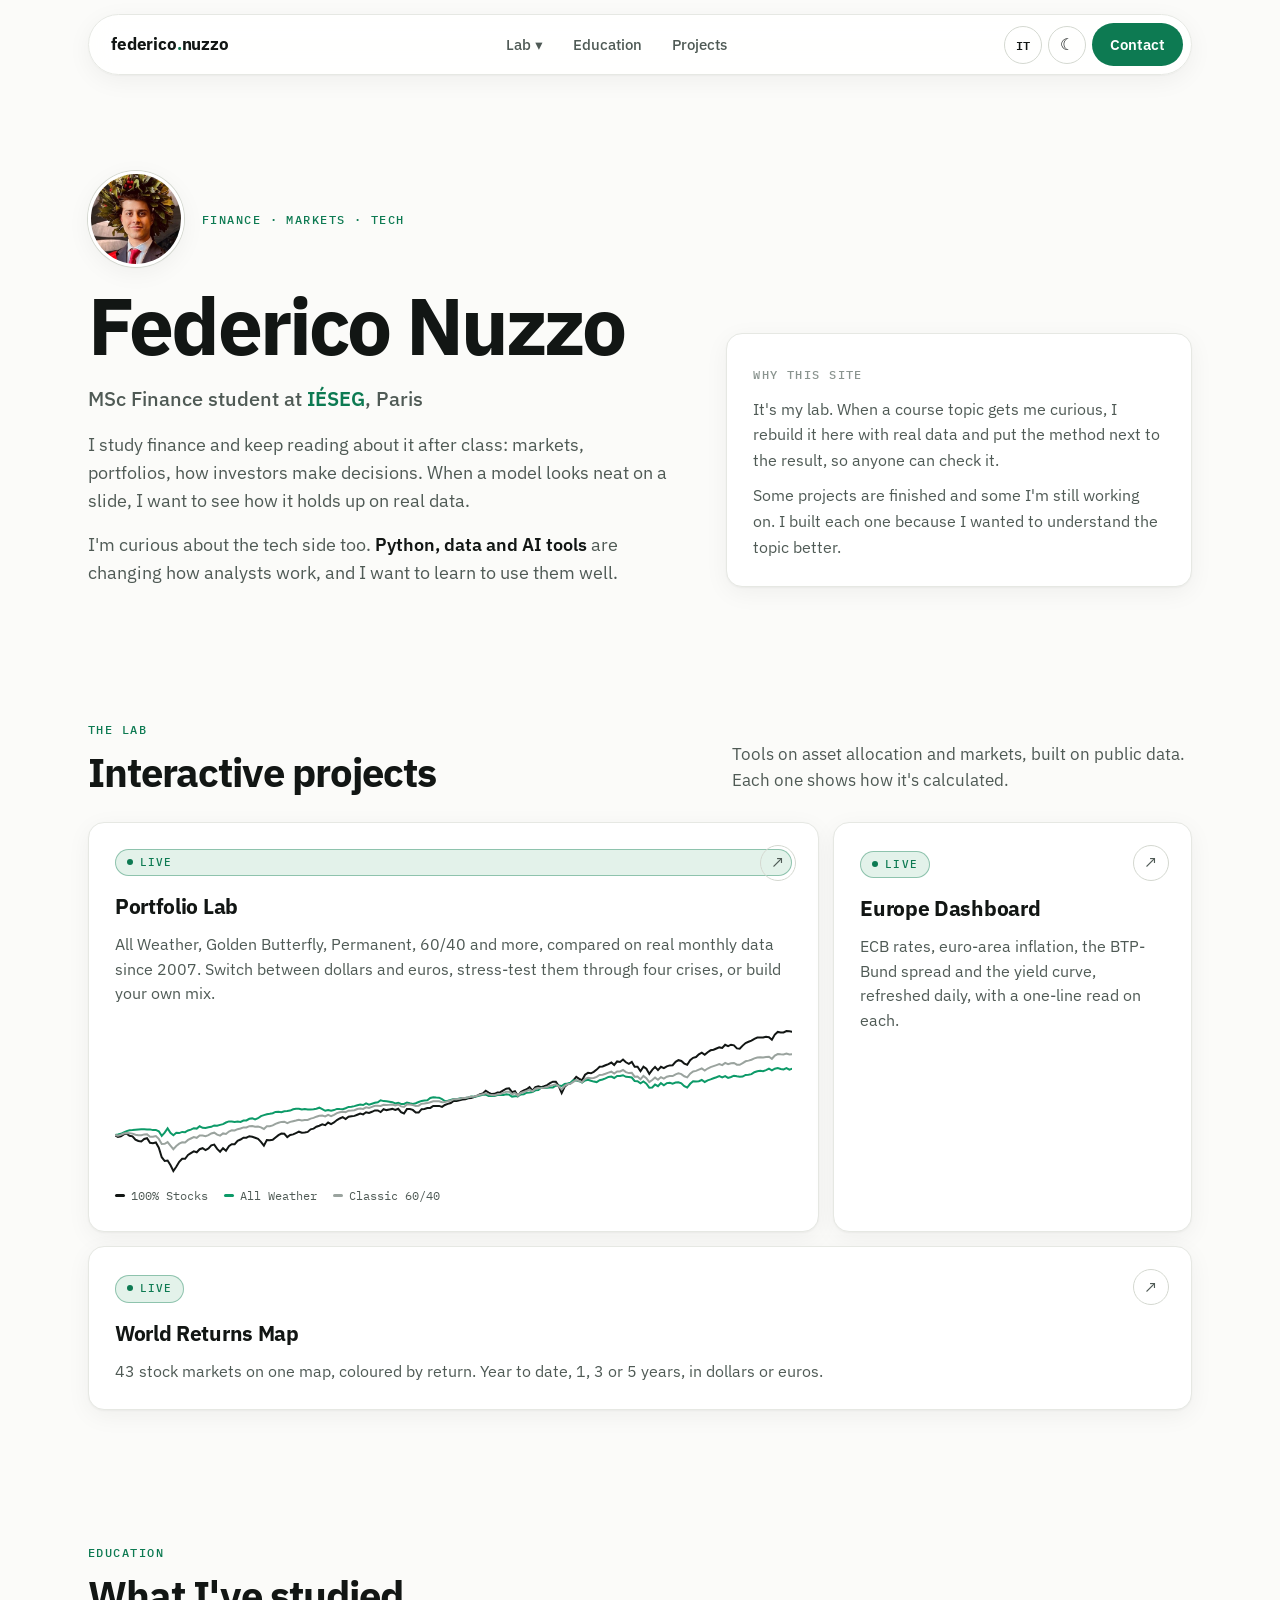
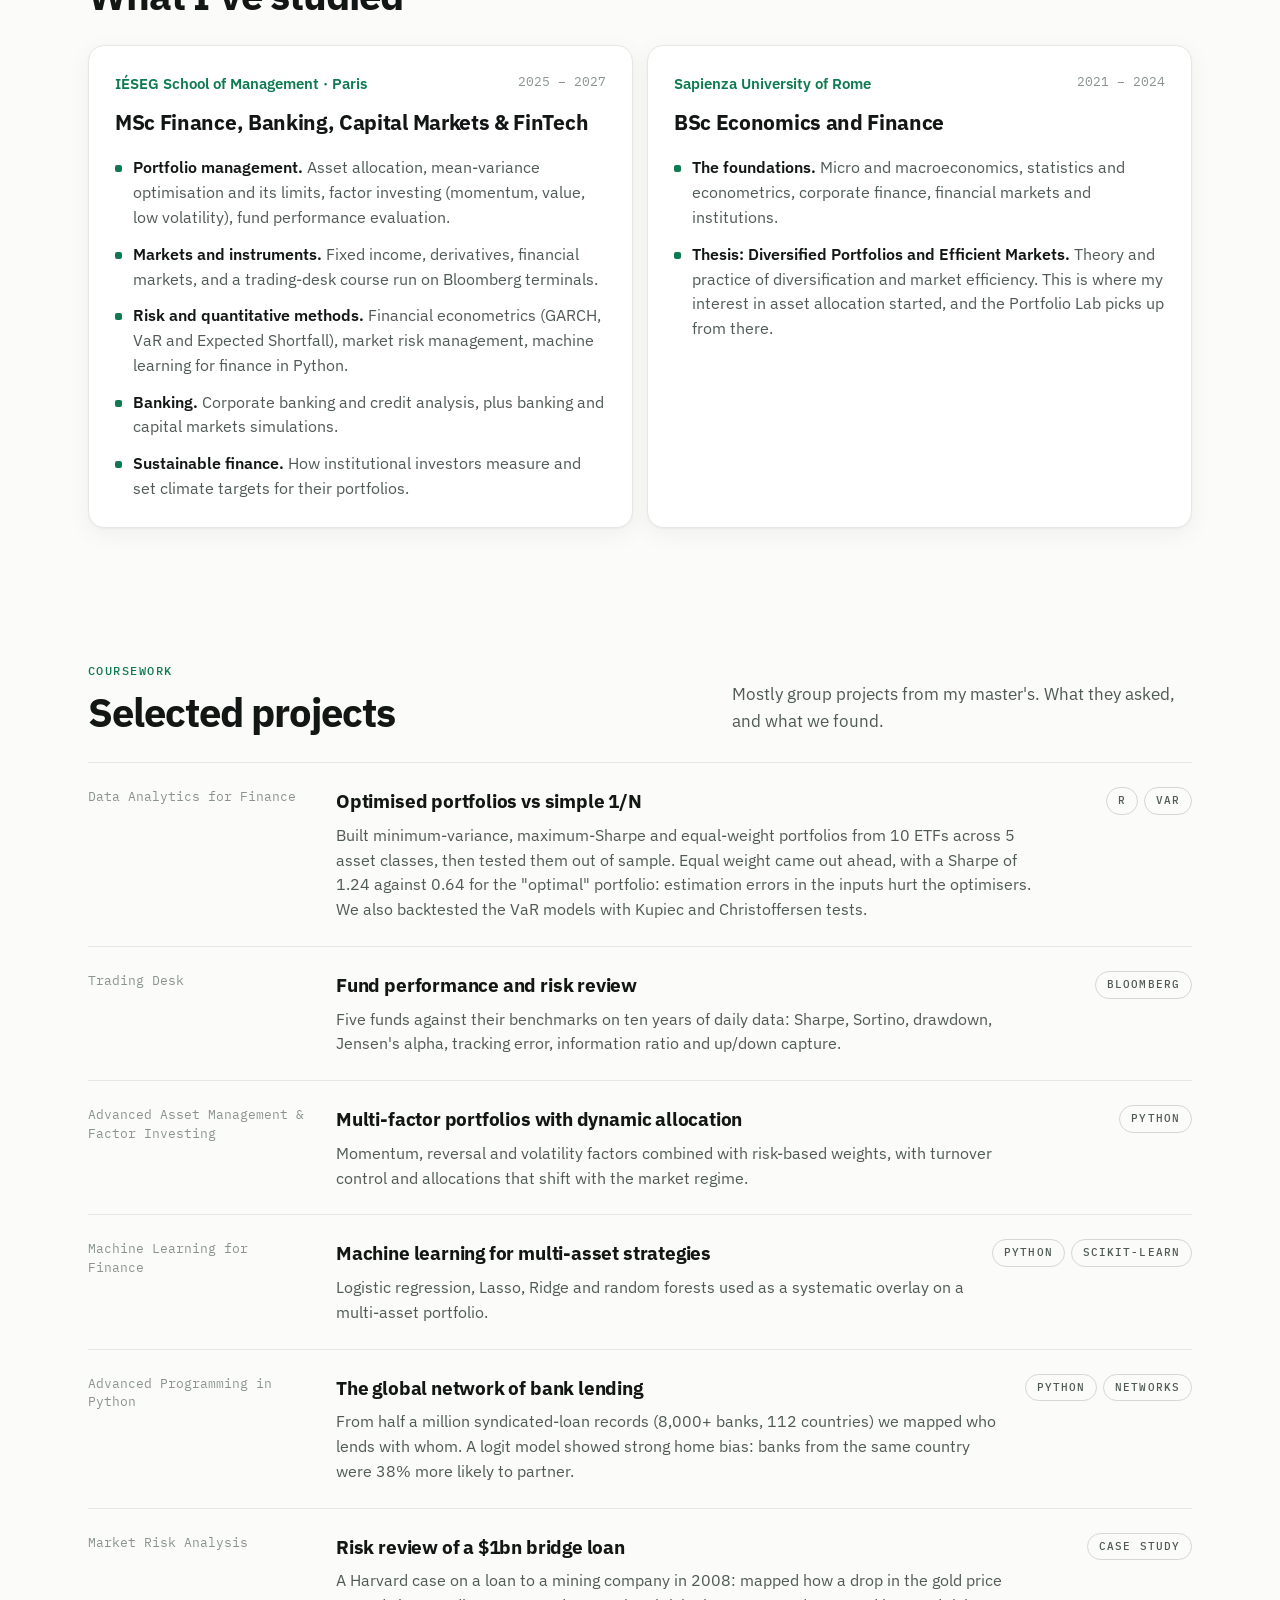
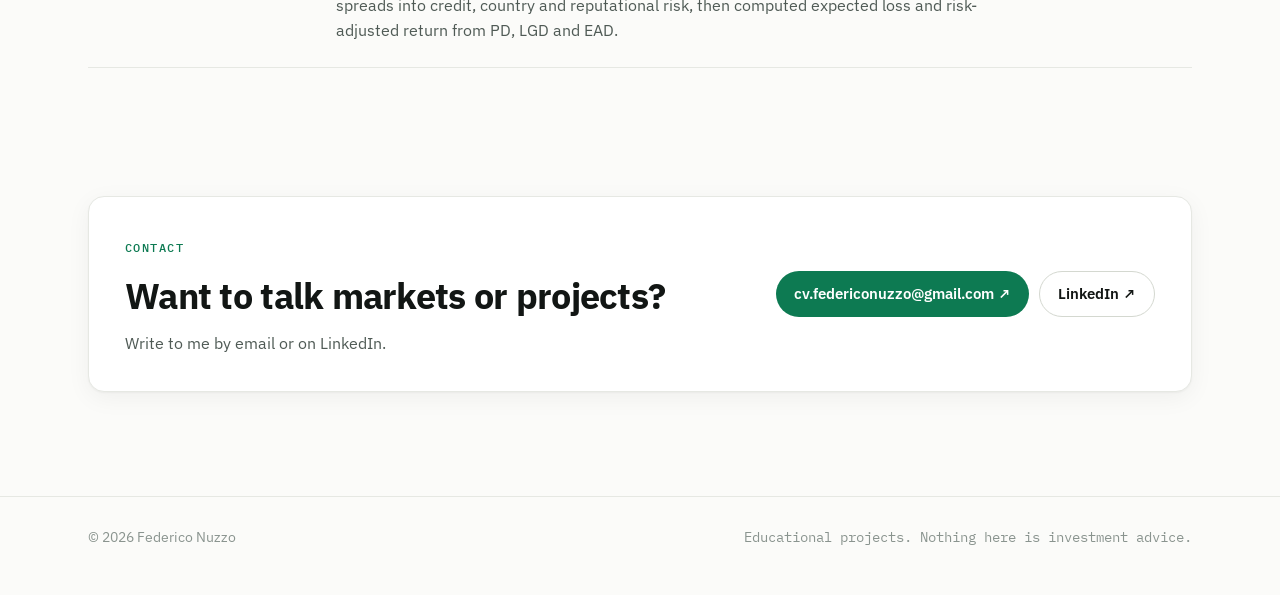
==== commit cab2ad7f: "Align top bar links Co-Authored-By: Claude Opus 5.5 <noreply@anthropic.com>" ====
--- a/index.html
+++ b/index.html
@@ -5,11 +5,11 @@
 <meta name="viewport" content="width=device-width,initial-scale=1">
 <title>Federico Nuzzo · Finance, markets and tech</title>
 <meta name="description" content="Finance student at IÉSEG. Portfolio analysis, markets, and the tools I build to test what I study.">
-<script src="assets/theme.js"></script>
-<script src="assets/i18n.js"></script>
+<script src="assets/theme.js?v=202611271523"></script>
+<script src="assets/i18n.js?v=202611271523"></script>
 <link rel="preconnect" href="https://fonts.googleapis.com"><link rel="preconnect" href="https://fonts.gstatic.com" crossorigin>
 <link href="https://fonts.googleapis.com/css2?family=IBM+Plex+Mono:wght@400;500;600&family=IBM+Plex+Sans:wght@400;500;600;700&display=swap" rel="stylesheet">
-<link rel="stylesheet" href="assets/style.css">
+<link rel="stylesheet" href="assets/style.css?v=202611271523">
 </head>
 <body>
 
@@ -140,7 +140,7 @@
   <span class="mono">Educational projects. Nothing here is investment advice.</span>
 </div></footer>
 
-<script src="assets/engine.js"></script>
+<script src="assets/engine.js?v=202611271523"></script>
 <script>
 const io=new IntersectionObserver(es=>es.forEach(e=>{if(e.isIntersecting){e.target.classList.add('in');io.unobserve(e.target)}}),{threshold:.12});
 document.querySelectorAll('.rv').forEach(el=>io.observe(el));
--- a/assets/style.css
+++ b/assets/style.css
@@ -175,3 +175,5 @@
 .dd-menu{position:absolute;top:calc(100% + 10px);left:0;display:none;flex-direction:column;min-width:220px;padding:6px;background:var(--card);border:1px solid var(--line);border-radius:14px;box-shadow:0 8px 30px rgba(0,0,0,.12)}
 .dd:hover .dd-menu,.dd:focus-within .dd-menu{display:flex}
 .dd-menu a{display:block;white-space:nowrap}
+.nav-links{align-items:center}
+.nav-links a,.dd>a{display:inline-flex;align-items:center;line-height:1.2}
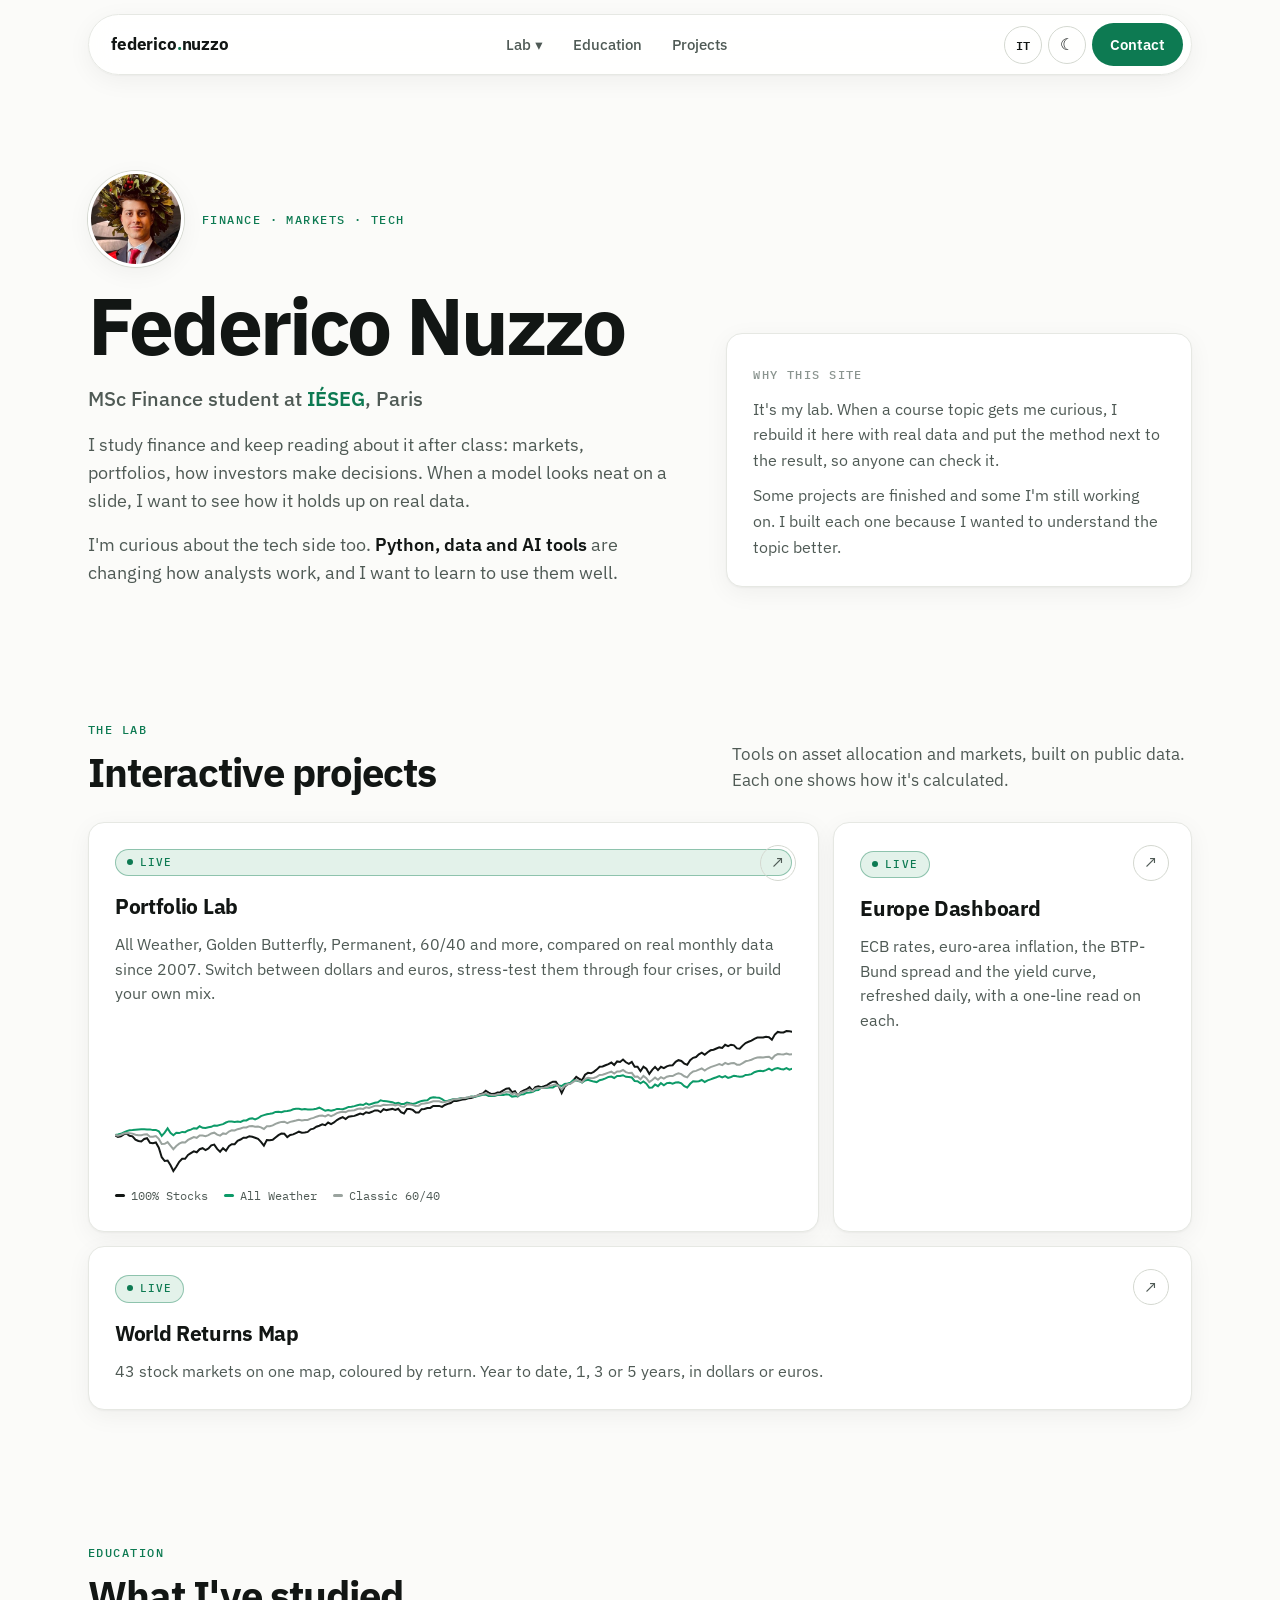
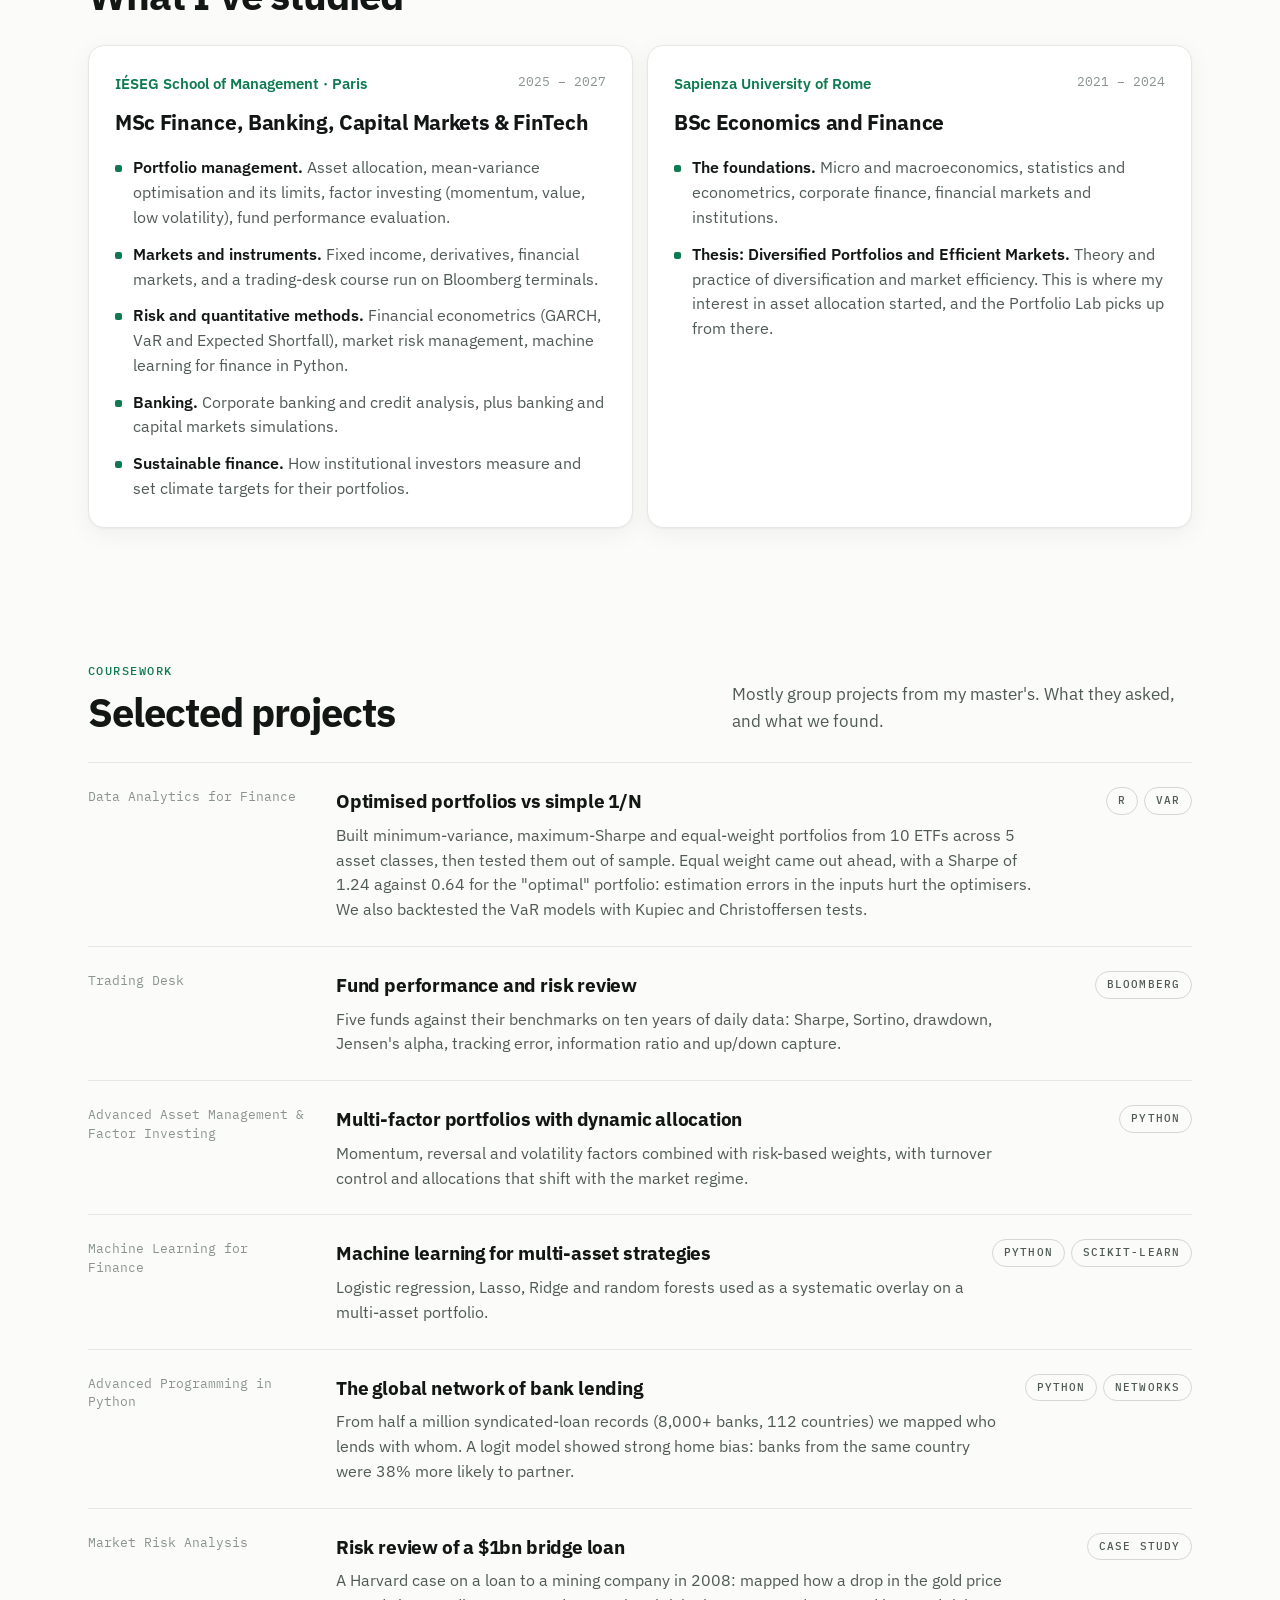
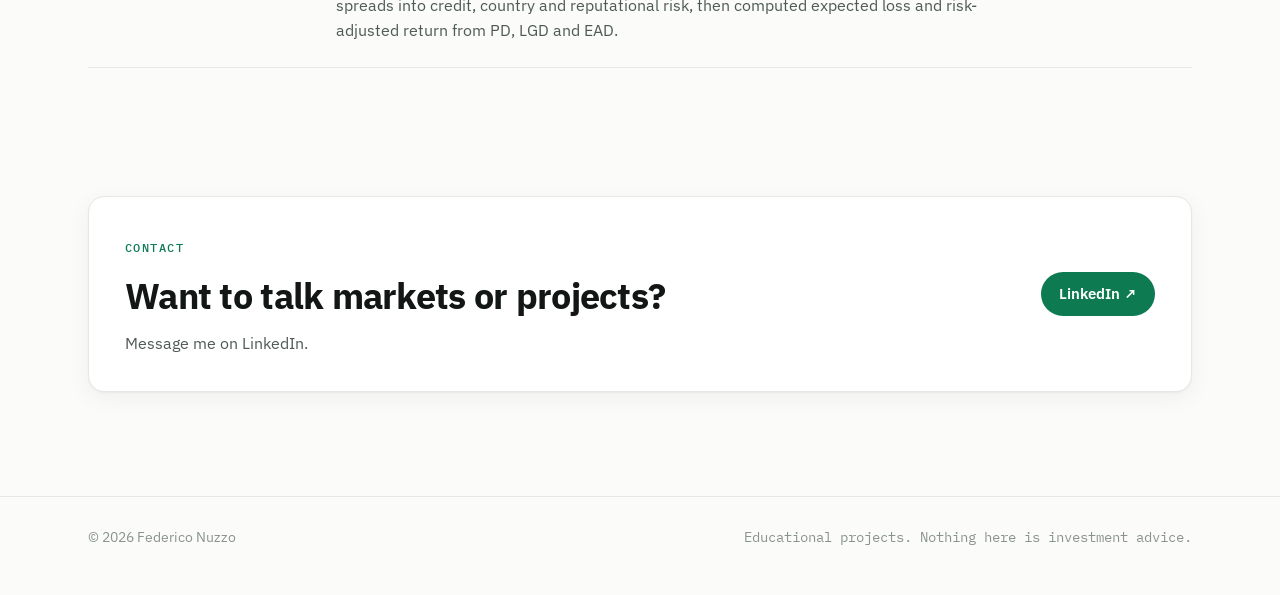
==== commit f9cb446c: "Contact via LinkedIn only Co-Authored-By: Claude Opus 5.5 <noreply@anthropic.com>" ====
--- a/index.html
+++ b/index.html
@@ -5,11 +5,11 @@
 <meta name="viewport" content="width=device-width,initial-scale=1">
 <title>Federico Nuzzo · Finance, markets and tech</title>
 <meta name="description" content="Finance student at IÉSEG. Portfolio analysis, markets, and the tools I build to test what I study.">
-<script src="assets/theme.js?v=202611271523"></script>
-<script src="assets/i18n.js?v=202611271523"></script>
+<script src="assets/theme.js?v=202611271529"></script>
+<script src="assets/i18n.js?v=202611271529"></script>
 <link rel="preconnect" href="https://fonts.googleapis.com"><link rel="preconnect" href="https://fonts.gstatic.com" crossorigin>
 <link href="https://fonts.googleapis.com/css2?family=IBM+Plex+Mono:wght@400;500;600&family=IBM+Plex+Sans:wght@400;500;600;700&display=swap" rel="stylesheet">
-<link rel="stylesheet" href="assets/style.css?v=202611271523">
+<link rel="stylesheet" href="assets/style.css?v=202611271529">
 </head>
 <body>
 
@@ -130,8 +130,8 @@
 <section id="contact"><div class="wrap">
   <div class="card contact rv" style="padding:36px">
     <div><span class="tag acc">Contact</span><h2 style="margin-top:8px">Want to talk markets or projects?</h2>
-      <p>Write to me by email or on LinkedIn.</p></div>
-    <div style="display:flex;gap:10px;flex-wrap:wrap"><a class="btn" href="mailto:cv.federiconuzzo@gmail.com">cv.federiconuzzo@gmail.com ↗</a><a class="btn ghost" id="linkedin" href="https://www.linkedin.com/in/f-nuzzo/" target="_blank" rel="noopener">LinkedIn ↗</a></div>
+      <p>Message me on LinkedIn.</p></div>
+    <div style="display:flex;gap:10px;flex-wrap:wrap"><a class="btn" id="linkedin" href="https://www.linkedin.com/in/f-nuzzo/" target="_blank" rel="noopener">LinkedIn ↗</a></div>
   </div>
 </div></section>
 
@@ -140,7 +140,7 @@
   <span class="mono">Educational projects. Nothing here is investment advice.</span>
 </div></footer>
 
-<script src="assets/engine.js?v=202611271523"></script>
+<script src="assets/engine.js?v=202611271529"></script>
 <script>
 const io=new IntersectionObserver(es=>es.forEach(e=>{if(e.isIntersecting){e.target.classList.add('in');io.unobserve(e.target)}}),{threshold:.12});
 document.querySelectorAll('.rv').forEach(el=>io.observe(el));
